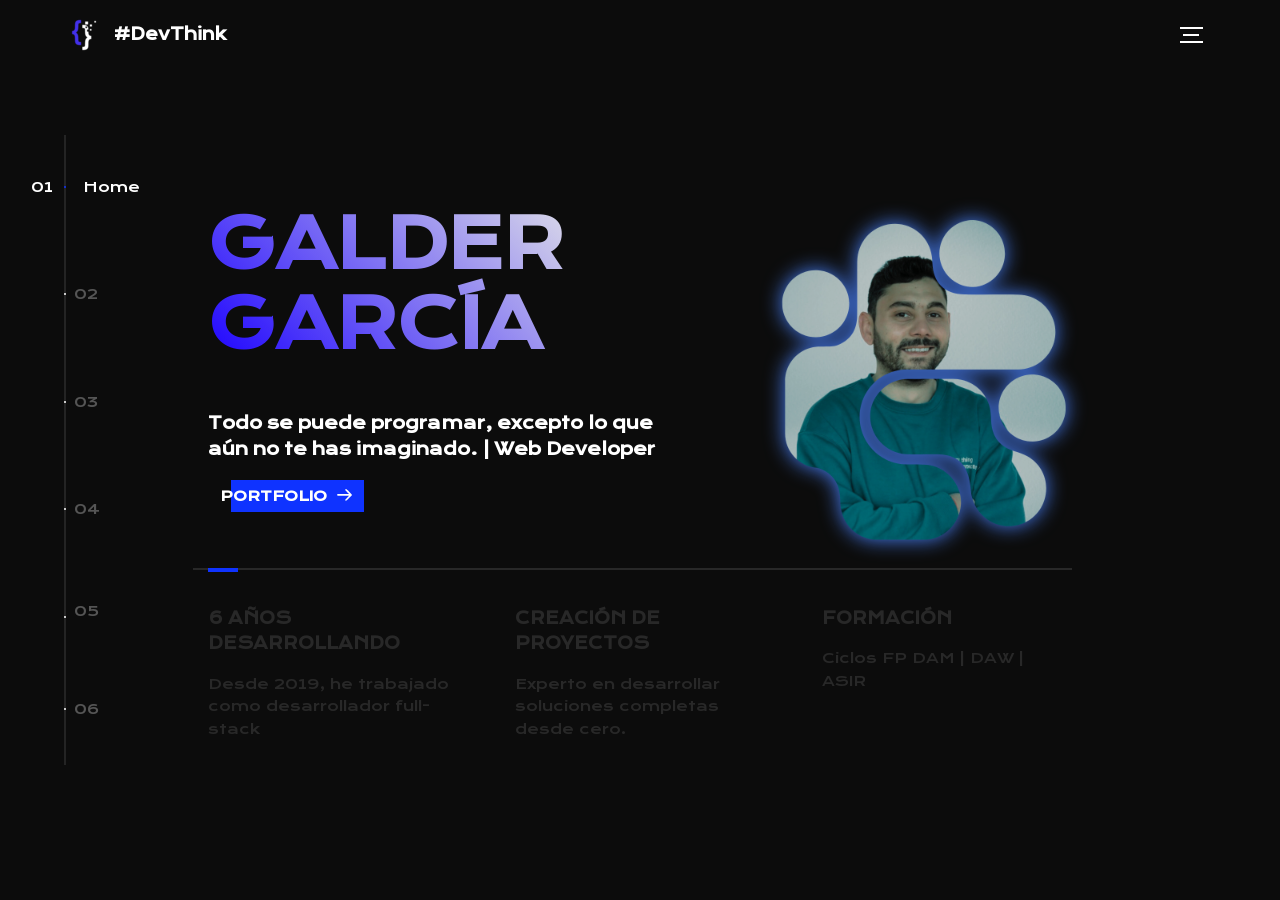
==== index.html @ 1ba8a453 "commit inicial" ====
<!DOCTYPE html>
<html lang="en">

<head>
  <title>Galder García | Desarrolador Full Stack</title>
  <meta charset="utf-8">
  <meta name="viewport" content="width=device-width, initial-scale=1">
  <meta http-equiv="X-UA-Compatible" content="IE=edge">
  <meta name="description" content="Desarrollador Full Stack especializado en creación de soluciones web y aplicaciones innovadoras desde cero. Experiencia en backend y frontend.">
  <meta name="keywords" content="desarrollador full stack, desarrollo web, desarrollo aplicaciones, backend, frontend, PHP, JavaScript, HTML, CSS, proyectos desde cero, programador full stack, Galder García">
  <meta name="author" content="Galder García">
  <meta name="robots" content="index, follow">
  <link rel="stylesheet" href="assets/css/main.css">
  <link rel="stylesheet" href="assets/css/new.css">
  <link
    href="https://fonts.googleapis.com/css2?display=swap&amp;family=KoHo:ital,wght@0,400;0,700;1,400;1,700&amp;family=Krona+One:ital,wght@0,400;1,400&amp;family=Inter:ital,wght@0,400;0,700;1,400;1,700"
    rel="stylesheet" type="text/css">
</head>

<body>

  <!-- notification for small viewports and landscape oriented smartphones -->
  <div class="device-notification">
    <a class="device-notification--logo" href="#0">
      <img src="assets/img/logo.png" alt="Global">
      <p>#DevThink</p>
    </a>
    <p class="device-notification--message">Todo se puede programar, excepto
      lo que aún no te has imaginado. | Web Developer
    </p>
  </div>

  <div class="perspective effect-rotate-left">
    <div class="container">
      <div class="outer-nav--return"></div>
      <div id="viewport" class="l-viewport">
        <div class="l-wrapper">
          <header class="header">
            <a class="header--logo" href="#0">
              <img src="assets/img/logo.png" alt="Global">
              <p>#DevThink</p>
            </a>
            <!--<button data-pointer="hover" class="header--cta cta">Conóceme</button>-->
            <div class="header--nav-toggle">
              <span data-pointer="hover"></span>
            </div>
          </header>
          <nav class="l-side-nav">
            <ul class="side-nav">
              <li class="is-active"><span data-pointer="hover">Home</span></li>
              <li><span data-pointer="hover">Yo</span></li>
              <li><span data-pointer="hover">Carrera</span></li>
              <li><span data-pointer="hover">Evolución</span></li>
              <li><span data-pointer="hover">Portfolio</span></li>
              <li><span data-pointer="hover">Contact</span></li>
            </ul>
          </nav>
          <ul class="l-main-content main-content">
            <li class="l-section section section--is-active">
              <div class="intro">
                <div class="intro--banner">
                  <h1>Galder <br>García</h1>
                  <h3>Todo se puede programar, excepto lo que<br> aún no te
                    has imaginado. | Web Developer

                  </h3>
                  <button data-pointer="hover" id="btn-portfolio" class="cta">Portfolio
                    <svg version="1.1" id="Layer_1" xmlns="http://www.w3.org/2000/svg"
                      xmlns:xlink="http://www.w3.org/1999/xlink" x="0px" y="0px" viewBox="0 0 150 118"
                      style="enable-background:new 0 0 150 118;" xml:space="preserve">
                      <g transform="translate(0.000000,118.000000) scale(0.100000,-0.100000)">
                        <path
                          d="M870,1167c-34-17-55-57-46-90c3-15,81-100,194-211l187-185l-565-1c-431,0-571-3-590-13c-55-28-64-94-18-137c21-20,33-20,597-20h575l-192-193C800,103,794,94,849,39c20-20,39-29,61-29c28,0,63,30,298,262c147,144,272,271,279,282c30,51,23,60-219,304C947,1180,926,1196,870,1167z" />
                      </g>
                    </svg>
                    <span data-pointer="hover" class="btn-background"></span>
                  </button>
                  <img src="assets/img/Galder García.png" class="imginicio" alt="Welcome">
                </div>
                <div class="intro--options">
                  <a href="#0">
                    <h3>6 años desarrollando</h3>
                    <p>Desde 2019, he trabajado como desarrollador full-stack</p>
                  </a>
                  <a href="#0">
                    <h3>Creación de proyectos</h3>
                    <p>Experto en desarrollar soluciones completas desde cero.</p>
                  </a>
                  <a href="#0">
                    <h3>Formación</h3>
                    <p>Ciclos FP DAM | DAW | ASIR</p>
                  </a>
                </div>
              </div>
            </li>

            <li id="conoceme" class="l-section section">
              <div class="about">
                <div class="about--banner">
                  <h2>¿Quién <br>soy?</h2>
                  <a id="btn-hire-us" href="#carrera">Carrera profesional
                    <span data-pointer="hover">
                      <svg version="1.1" id="Layer_1" xmlns="http://www.w3.org/2000/svg"
                        xmlns:xlink="http://www.w3.org/1999/xlink" x="0px" y="0px" viewBox="0 0 150 118"
                        style="enable-background:new 0 0 150 118;" xml:space="preserve">
                        <g transform="translate(0.000000,118.000000) scale(0.100000,-0.100000)">
                          <path
                            d="M870,1167c-34-17-55-57-46-90c3-15,81-100,194-211l187-185l-565-1c-431,0-571-3-590-13c-55-28-64-94-18-137c21-20,33-20,597-20h575l-192-193C800,103,794,94,849,39c20-20,39-29,61-29c28,0,63,30,298,262c147,144,272,271,279,282c30,51,23,60-219,304C947,1180,926,1196,870,1167z" />
                        </g>
                      </svg>
                    </span>
                  </a>

                  <div class="texto">
                    <p>Soy <b>Galder García</b>, un apasionado de la
                      programación y emprendedor con experiencia en
                      <b>desarrollo full stack</b>.
                      Desde mis inicios, me ha movido la curiosidad por
                      aprender y la ambición de llevar ideas
                      innovadoras a la realidad. Comencé mi formación con
                      Administración de Sistemas en Red, y tras
                      conocer el desarrollo web, supe que me equivoqué de rama
                      y me enamoré de la <b>programación</b>.
                      Tras completar mi formación como Técnico Superior en
                      Desarrollo Multiplataforma y Web, decidí
                      especializarme en el desarrollo de soluciones digitales
                      a medida.
                    </p>
                  </div>

                  <img src="assets/img/programador.png" class="imginicio" alt="About Us">
                </div>
              </div>
            </li>

            <li id="carrera" class="l-section section">
              <div class="carrera">
                <div class="carrera--banner">
                  <h2>Carrera</h2>
                  <div class="texto">
                    <p>Mi carrera profesional comenzó con prácticas en
                      empresas como Elkarmedia y Betiondo Soluciones,
                      donde perfeccioné habilidades en administración de
                      sistemas, desarrollo web y creación de apps
                      móviles.
                      Con el tiempo, mi inquietud por emprender me llevó a
                      cofundar <b>HG Developers</b>, una empresa
                      donde desarrollé proyectos a medida como CRM,
                      plataformas de gestión documentación, y aplicaciones
                      móviles. Esta etapa consolidó mi capacidad para liderar
                      proyectos desde cero, desde el análisis
                      hasta la implementación.
                    </p>
                    <p>Después de mi etapa emprendedora, di el salto al
                      sector corporativo trabajando en Fidenet
                      Comunicación, donde participé en proyectos de
                      desarrollo a medida, desde plataformas de cursos
                      en WordPress hasta soluciones avanzadas en Laravel.
                    </p>
                  </div>

                  <img src="assets/img/emprendizaje.png" class="imginicio" alt="About Us">
                </div>
              </div>
            </li>

            <li id="evolucion" class="l-section section">
              <div class="evolucion">
                <div class="evolucion--banner">
                  <h2>Evolución</h2>
                  <div class="texto">

                    <p>Actualmente, formo parte del equipo de Consultoría y
                      Formación Margube, donde lidero el
                      desarrollo de sistemas como la Plataforma de
                      Legislación y Coordinación de Actividades
                      Empresariales y el Campus Margube, una innovadora
                      herramienta de simuladores para formación
                      técnica.
                    </p>
                    <p>A lo largo de mi trayectoria, he trabajado con
                      tecnologías como Ángular, ionic, PHP / Laravel,
                      Symfony, Slim Framework, MySQL y MongoDB, además de
                      dominar el frontend con JS, CSS y
                      frameworks modernos. Lo que me define es mi capacidad
                      para encontrar soluciones creativas y
                      eficientes que generen un impacto real.
                    </p>
                  </div>

                  <img src="assets/img/desarrollo.png" class="imgizq" alt="About Us">
                </div>
              </div>
            </li>

            <!-- Work Section -->
            <li id="portfolio" class="l-section section">
              <div class="work">
                <h2>Portfolio</h2>
                <div class="work--lockup">
                  <ul class="slider">
                    <li class="slider--item slider--item-center">
                      <a href="#" class="open-modal" data-modal="modal-coordinacion">
                        <div class="slider--item-image">
                          <img src="assets/img/gallery/cae/portadacae.png" alt="MGB Coordinación">
                        </div>
                        <p class="slider--item-title">Mgb Coordinación</p>
                        <p>#DesarrolloWeb</p>
                        <p class="slider--item-description">Plataforma de Coordinación Actividades Empresariales.</p>
                      </a>
                    </li>
                    <li class="slider--item slider--item-left">
                      <a href="#" class="open-modal" data-modal="modal-txokoapp">
                        <div class="slider--item-image">
                          <img src="assets/img/gallery/txokoapp/portadatxokoapp.png" alt="TxokoApp">
                        </div>
                        <p class="slider--item-title">TxokoApp</p>
                        <p>#APP</p>
                        <p class="slider--item-description">Aplicación gestora de sociedades gastronómicas.</p>
                      </a>
                    </li>

                    <li class="slider--item slider--item-right">
                      <a href="#" class="open-modal" data-modal="modal-legislacion">
                        <div class="slider--item-image">
                          <img src="assets/img/gallery/legislacion/portadalegislacion.png" alt="MGB Legislación">
                        </div>
                        <p class="slider--item-title">Mgb Legislación</p>
                        <p>#DesarrolloWeb</p>
                        <p class="slider--item-description">Plataforma de cumplimiento legal.</p>
                      </a>
                    </li>
                    <li class="slider--item slider--item-left">
                      <a href="#" class="open-modal" data-modal="modal-fagor">
                        <div class="slider--item-image">
                          <img src="assets/img/gallery/fagor/portadafagor.png" alt="Fagor Arrasate App">
                        </div>
                        <p class="slider--item-title">Fagor Arrasate App</p>
                        <p>#App</p>
                        <p class="slider--item-description">Aplicación gestión de almacén.</p>
                      </a>
                    </li>
                    <li class="slider--item slider--item-left">
                      <a href="#" class="open-modal" data-modal="modal-gregario">
                        <div class="slider--item-image">
                          <img src="assets/img/gallery/gregario/portadagregario.png" alt="Gregario">
                        </div>
                        <p class="slider--item-title">Gregario</p>
                        <p>#DesarrolloWeb</p>
                        <p class="slider--item-description">Gestor para talleres y tiendas de bicicletas.</p>
                      </a>
                    </li>
                    <li class="slider--item slider--item-left">
                      <a href="#" class="open-modal" data-modal="modal-gureanerosi">
                        <div class="slider--item-image">
                          <img src="assets/img/gallery/gureanerosi/portadagureanerosi.png" alt="Gurean Erosi App">
                        </div>
                        <p class="slider--item-title">Gurean Erosi App</p>
                        <p>#App</p>
                        <p class="slider--item-description">Escapare virtual que recoge los negocios de Galdakao.</p>
                      </a>
                    </li>

                  </ul>

                  <div class="slider--prev">
                    <svg version="1.1" xmlns="http://www.w3.org/2000/svg" xmlns:xlink="http://www.w3.org/1999/xlink"
                      x="0px" y="0px" viewBox="0 0 150 118" style="enable-background:new 0 0 150 118;"
                      xml:space="preserve">
                      <g transform="translate(0.000000,118.000000) scale(0.100000,-0.100000)">
                        <path d="M561,1169C525,1155,10,640,3,612c-3-13,1-36,8-52c8-15,134-145,281-289C527,41,562,10,590,10c22,0,41,9,61,29
                            c55,55,49,64-163,278L296,510h575c564,0,576,0,597,20c46,43,37,109-18,137c-19,10-159,13-590,13l-565,1l182,180
                            c101,99,187,188,193,199c16,30,12,57-12,84C631,1174,595,1183,561,1169z" />
                      </g>
                    </svg>
                  </div>
                  <div class="slider--next">
                    <svg version="1.1" xmlns="http://www.w3.org/2000/svg" xmlns:xlink="http://www.w3.org/1999/xlink"
                      x="0px" y="0px" viewBox="0 0 150 118" style="enable-background:new 0 0 150 118;"
                      xml:space="preserve">
                      <g transform="translate(0.000000,118.000000) scale(0.100000,-0.100000)">
                        <path
                          d="M870,1167c-34-17-55-57-46-90c3-15,81-100,194-211l187-185l-565-1c-431,0-571-3-590-13c-55-28-64-94-18-137c21-20,33-20,597-20h575l-192-193C800,103,794,94,849,39c20-20,39-29,61-29c28,0,63,30,298,262c147,144,272,271,279,282c30,51,23,60-219,304C947,1180,926,1196,870,1167z" />
                      </g>
                    </svg>
                  </div>
                </div>
              </div>
            </li>

            <li class="l-section section">
              <div class="contact">
                <div class="contact--lockup">
                  <div class="modal">
                    <div class="modal--information">
                      <p>Ermua, Bizkaia</p>
                      <a href="mailto:galdergarcia7@outlook.com">galdergarcia7@outlook.com</a>
                      <a href="tel:+34626684313">+34 626684313</a>
                    </div>
                    <ul class="modal--options">
                      <li><a href="www.linkedin.com/in/galder-garcía-desarrollador-fullstack-a2a793170">Linkedin</a>
                      </li>
                      <li><a href="mailto:galdergarcia7@outlook.com">Contacta</a></li>
                    </ul>
                  </div>
                </div>
              </div>
            </li>
          </ul>
        </div>
      </div>
    </div>
    <ul class="outer-nav">
      <li class="is-active"><span data-pointer="hover">Home</span></li>
      <li><span data-pointer="hover">Yo</span></li>
      <li><span data-pointer="hover">Carrera</span></li>
      <li><span data-pointer="hover">Evolución</span></li>
      <li><span data-pointer="hover">Portfolio</span></li>
      <li><span data-pointer="hover">Contact</span></li>
    </ul>
  </div>

  <!-- Modal TxokoApp -->
  <div id="modal-txokoapp" class="modal modalportfolio">
    <div class="modal-background">
      <div class="modal-content">
        <span data-pointer="hover" class="close-modal">&times;</span>
        <div class="modal-columns">
          <div class="modal-left">
            <div class="modal-overlay">
              <h2>TxokoApp</h2>
              <p>Aplicación gestora de sociedades gastronómicas.</p>
            </div>
          </div>
          <div class="modal-right">
            <iframe src="galeria.html?project=txokoapp" width="100%" height="100%" style="border:none;"></iframe>
          </div>
        </div>
      </div>
    </div>
  </div>

  <!-- Modal Coordinación -->
  <div id="modal-coordinacion" class="modal modalportfolio">
    <div class="modal-background">
      <div class="modal-content">
        <span data-pointer="hover" class="close-modal">&times;</span>
        <div class="modal-columns">
          <div class="modal-left">
            <div class="modal-overlay">
              <h2>Mgb Coordinación</h2>
              <p>Plataforma de Coordinación Actividades Empresariales.</p>
            </div>
          </div>
          <div class="modal-right">
            <iframe src="galeria.html?project=coordinacion" width="100%" height="100%" style="border:none;"></iframe>
          </div>
        </div>
      </div>
    </div>
  </div>

  <!-- Modal Legislación -->
  <div id="modal-legislacion" class="modal modalportfolio">
    <div class="modal-background">
      <div class="modal-content">
        <span data-pointer="hover" class="close-modal">&times;</span>
        <div class="modal-columns">
          <div class="modal-left">
            <div class="modal-overlay">
              <h2>Mgb Legislación</h2>
              <p>Plataforma de cumplimiento legal.</p>
            </div>
          </div>
          <div class="modal-right">
            <iframe src="galeria.html?project=legislacion" width="100%" height="100%" style="border:none;"></iframe>
          </div>
        </div>
      </div>
    </div>
  </div>

  <!-- Modal Fagor Arrasate App -->
  <div id="modal-fagor" class="modal modalportfolio">
    <div class="modal-background">
      <div class="modal-content">
        <span data-pointer="hover" class="close-modal">&times;</span>
        <div class="modal-columns">
          <div class="modal-left">
            <div class="modal-overlay">
              <h2>Fagor Arrasate App</h2>
              <p>Aplicación gestión de almacén.</p>
            </div>
          </div>
          <div class="modal-right">
            <iframe src="galeria.html?project=fagor" width="100%" height="100%" style="border:none;"></iframe>
          </div>
        </div>
      </div>
    </div>
  </div>
  <div id="modal-gureanerosi" class="modal modalportfolio">
    <div class="modal-background">
      <div class="modal-content">
        <span data-pointer="hover" class="close-modal">&times;</span>
        <div class="modal-columns">
          <div class="modal-left">
            <div class="modal-overlay">
              <h2>Gurean Erosi</h2>
              <p>Escapare virtual que recoge los negocios de Galdakao.</p>
            </div>
          </div>
          <div class="modal-right">
            <iframe src="galeria.html?project=gureanerosi" width="100%" height="100%" style="border:none;"></iframe>
          </div>
        </div>
      </div>
    </div>
  </div>
  <div id="modal-gregario" class="modal modalportfolio">
    <div class="modal-background">
      <div class="modal-content">
        <span data-pointer="hover" class="close-modal">&times;</span>
        <div class="modal-columns">
          <div class="modal-left">
            <div class="modal-overlay">
              <h2>Gregario</h2>
              <p>Gestor para talleres y tiendas de bicicletas.</p>
            </div>
          </div>
          <div class="modal-right">
            <iframe src="galeria.html?project=gregario" width="100%" height="100%" style="border:none;"></iframe>
          </div>
        </div>
      </div>
    </div>
  </div>
  <div class="cursorhome">
    <div class="cursor__circle cursor__circle--small"></div>
    <div class="cursor__circle cursor__circle--large"></div>
  </div>

  <script src="https://ajax.googleapis.com/ajax/libs/jquery/2.2.4/jquery.min.js"></script>
  <script>window.jQuery || document.write('<script src="assets/js/vendor/jquery-2.2.4.min.js"><\/script>')</script>
  <script src="assets/js/functions-min.js"></script>
  <script src="assets/js/funciones.js"></script>
</body>

</html>
---- assets/css/main.css ----
@font-face{font-family:'Montserrat';src:url("fonts/Montserrat-Black.eot");src:local("☺"),url("fonts/Montserrat-Black.woff") format("woff"),url("fonts/Montserrat-Black.ttf") format("truetype"),url("fonts/Montserrat-Black.svg") format("svg");font-weight:900;font-style:normal}@font-face{font-family:'Montserrat';src:url("fonts/Montserrat-Bold.eot");src:local("☺"),url("fonts/Montserrat-Bold.woff") format("woff"),url("fonts/Montserrat-Bold.ttf") format("truetype"),url("fonts/Montserrat-Bold.svg") format("svg");font-weight:700;font-style:normal}@font-face{font-family:'Montserrat';src:url("fonts/Montserrat-Regular.eot");src:local("☺"),url("fonts/Montserrat-Regular.woff") format("woff"),url("fonts/Montserrat-Regular.ttf") format("truetype"),url("fonts/Montserrat-Regular.svg") format("svg");font-weight:400;font-style:normal}@font-face{font-family:'Montserrat';src:url("fonts/Montserrat-Light.eot");src:local("☺"),url("fonts/Montserrat-Light.woff") format("woff"),url("fonts/Montserrat-Light.ttf") format("truetype"),url("fonts/Montserrat-Light.svg") format("svg");font-weight:300;font-style:normal}/*! normalize.css v3.0.2 | MIT License | git.io/normalize */html{font-family:sans-serif;-ms-text-size-adjust:100%;-webkit-text-size-adjust:100%}body{margin:0}article,aside,details,figcaption,figure,footer,header,hgroup,main,menu,nav,section,summary{display:block}audio,canvas,progress,video{display:inline-block;vertical-align:baseline}audio:not([controls]){display:none;height:0}[hidden],template{display:none}a{background-color:transparent}a:active,a:hover{outline:0}abbr[title]{border-bottom:1px dotted}b,strong{font-weight:bold}dfn{font-style:italic}h1{font-size:2em;margin:0.67em 0}mark{background:#ff0;color:#000}small{font-size:80%}sub,sup{font-size:75%;line-height:0;position:relative;vertical-align:baseline}sup{top:-0.5em}sub{bottom:-0.25em}img{border:0}svg:not(:root){overflow:hidden}figure{margin:1em 40px}hr{box-sizing:content-box;height:0}pre{overflow:auto}code,kbd,pre,samp{font-family:monospace, monospace;font-size:1em}button,input,optgroup,select,textarea{color:inherit;font:inherit;margin:0}button{overflow:visible}button,select{text-transform:none}button,html input[type="button"],input[type="reset"],input[type="submit"]{-webkit-appearance:button;cursor:pointer}button[disabled],html input[disabled]{cursor:default}button::-moz-focus-inner,input::-moz-focus-inner{border:0;padding:0}input{line-height:normal}input[type="checkbox"],input[type="radio"]{box-sizing:border-box;padding:0}input[type="number"]::-webkit-inner-spin-button,input[type="number"]::-webkit-outer-spin-button{height:auto}input[type="search"]{-webkit-appearance:textfield;box-sizing:content-box}input[type="search"]::-webkit-search-cancel-button,input[type="search"]::-webkit-search-decoration{-webkit-appearance:none}fieldset{border:1px solid #c0c0c0;margin:0 2px;padding:0.35em 0.625em 0.75em}legend{border:0;padding:0}textarea{overflow:auto}optgroup{font-weight:bold}table{border-collapse:collapse;border-spacing:0}td,th{padding:0}::-moz-selection{background:#FFF498}::selection{background:#FFF498}::-moz-selection{background:#FFF498}img::-moz-selection{background:transparent}img::selection{background:transparent}img::-moz-selection{background:transparent}body{-webkit-tap-highlight-color:#FFF498}body{background-color:#0c0c0c;font-size:14px;line-height:1.6;font-family:"Montserrat",sans-serif;color:#fff;-webkit-font-smoothing:antialiased;-webkit-text-size-adjust:100%}.l-viewport{position:relative;width:100%;height:100vh;box-shadow:0 0 45px 5px rgba(0,0,0,0.85);overflow:hidden}.l-wrapper{position:relative;width:1440px;max-width:90%;height:100%;margin:0 auto}.l-side-nav{position:absolute;left:0;display:-webkit-box;display:-webkit-flex;display:-ms-flexbox;display:flex;height:100%;-webkit-box-align:center;-webkit-align-items:center;-ms-flex-align:center;align-items:center}.l-side-nav::before{content:"";position:absolute;top:50%;left:0;-webkit-transform:translateY(-50%);transform:translateY(-50%);width:2px;height:70%;max-height:750px;background-color:#555;opacity:.35;z-index:10}@media (max-width: 1180px){.l-side-nav{display:none}}.l-main-content{position:relative;width:100%;height:100%;margin:0;padding:0;list-style:none}.l-section{position:absolute;width:100%;height:100%}.device-notification{display:none;position:fixed;top:0;left:0;width:100%;height:100%;-webkit-box-orient:vertical;-webkit-box-direction:normal;-webkit-flex-direction:column;-ms-flex-direction:column;flex-direction:column;-webkit-box-align:center;-webkit-align-items:center;-ms-flex-align:center;-ms-grid-row-align:center;align-items:center;-webkit-box-pack:center;-webkit-justify-content:center;-ms-flex-pack:center;justify-content:center;background-color:#0c0c0c;z-index:12}.device-notification--logo{display:-webkit-box;display:-webkit-flex;display:-ms-flexbox;display:flex;-webkit-box-align:center;-webkit-align-items:center;-ms-flex-align:center;align-items:center;text-decoration:none;color:#fff}.device-notification--logo p{margin:0 0 0 10px;font-size:16px;font-weight:700;text-transform:uppercase}.device-notification--message{width:70%;margin:30px 0 0 0;font-weight:700;text-align:center}@media (max-width: 767px) and (min-width: 601px) and (max-height: 680px){.device-notification{display:-webkit-box;display:-webkit-flex;display:-ms-flexbox;display:flex}}@media (max-width: 600px) and (min-width: 480px) and (max-height: 580px){.device-notification{display:-webkit-box;display:-webkit-flex;display:-ms-flexbox;display:flex}}@media (max-width: 736px) and (min-width: 360px) and (orientation: landscape){.device-notification{display:-webkit-box;display:-webkit-flex;display:-ms-flexbox;display:flex}}@media(max-width: 359px){.device-notification{display:-webkit-box;display:-webkit-flex;display:-ms-flexbox;display:flex}}.section{opacity:0;visibility:hidden;-webkit-transition:opacity .4s ease-in-out,visibility 0s .4s;transition:opacity .4s ease-in-out,visibility 0s .4s}.section--is-active{opacity:1;visibility:visible;z-index:1;-webkit-transition:opacity .4s ease-in-out .4s;transition:opacity .4s ease-in-out .4s}.section--next{-webkit-transform:translateY(-45px);transform:translateY(-45px);-webkit-transition:-webkit-transform .4s ease-in-out;transition:-webkit-transform .4s ease-in-out;transition:transform .4s ease-in-out;transition:transform .4s ease-in-out, -webkit-transform .4s ease-in-out}.section--prev{-webkit-transform:translateY(45px);transform:translateY(45px);-webkit-transition:-webkit-transform .4s ease-in-out;transition:-webkit-transform .4s ease-in-out;transition:transform .4s ease-in-out;transition:transform .4s ease-in-out, -webkit-transform .4s ease-in-out}.header{position:absolute;top:0;left:0;display:-webkit-box;display:-webkit-flex;display:-ms-flexbox;display:flex;width:100%;height:70px;-webkit-box-align:center;-webkit-align-items:center;-ms-flex-align:center;align-items:center;-webkit-box-pack:justify;-webkit-justify-content:space-between;-ms-flex-pack:justify;justify-content:space-between;z-index:10}.header--logo{display:-webkit-box;display:-webkit-flex;display:-ms-flexbox;display:flex;-webkit-box-align:center;-webkit-align-items:center;-ms-flex-align:center;align-items:center;text-decoration:none;color:#fff}.header--logo p{margin:0 0 0 10px;font-size:16px;font-weight:700;text-transform:uppercase}.header--nav-toggle{display:-webkit-box;display:-webkit-flex;display:-ms-flexbox;display:flex;width:50px;height:50px;-webkit-box-orient:vertical;-webkit-box-direction:normal;-webkit-flex-direction:column;-ms-flex-direction:column;flex-direction:column;-webkit-box-align:center;-webkit-align-items:center;-ms-flex-align:center;align-items:center;-webkit-box-pack:center;-webkit-justify-content:center;-ms-flex-pack:center;justify-content:center;cursor:pointer}.header--nav-toggle span,.header--nav-toggle::before,.header--nav-toggle::after{content:"";position:relative;width:16px;height:2px;background-color:#fff}.header--nav-toggle::before{bottom:5px;width:23px}.header--nav-toggle::after{top:5px;width:23px}.header--cta{position:absolute;top:50%;left:50%;-webkit-transform:translate(-50%, -50%);transform:translate(-50%, -50%);padding:0 20px;line-height:30px;text-decoration:none;color:#fff;font-weight:700;text-transform:uppercase;background-color:#0f33ff;border:none;opacity:0;visibility:hidden;-webkit-transition:opacity .4s ease-in-out,visibility 0s .4s;transition:opacity .4s ease-in-out,visibility 0s .4s}.header--cta:focus{outline:none}.header--cta.is-active{opacity:1;visibility:visible;-webkit-transition:opacity .4s ease-in-out .4s;transition:opacity .4s ease-in-out .4s}@media (max-width: 767px){.header--cta{display:none}}.side-nav{position:relative;display:-webkit-box;display:-webkit-flex;display:-ms-flexbox;display:flex;width:100px;height:70%;max-height:750px;-webkit-box-orient:vertical;-webkit-box-direction:normal;-webkit-flex-direction:column;-ms-flex-direction:column;flex-direction:column;-webkit-justify-content:space-around;-ms-flex-pack:distribute;justify-content:space-around;margin:0;padding:0;list-style-position:inside;z-index:10}.side-nav>li{position:relative;top:-5px;color:#fff;font-size:6px;cursor:pointer}.side-nav>li span{position:relative;top:3px;left:10px;color:#fff;font-size:14px;font-weight:300;opacity:0;visibility:hidden}.side-nav>li::before{position:absolute;top:3px;left:10px;color:#555;font-size:14px;font-weight:300}.side-nav li:nth-child(1)::before{content:"01"}.side-nav li:nth-child(2)::before{content:"02"}.side-nav li:nth-child(3)::before{content:"03"}.side-nav li:nth-child(4)::before{content:"04"}.side-nav li:nth-child(5)::before{content:"05"}.side-nav li.is-active{color:#0f33ff;-webkit-transition:color .4s ease-in-out;transition:color .4s ease-in-out}.side-nav li.is-active span{opacity:1;visibility:visible;-webkit-transition:opacity .4s ease-in-out;transition:opacity .4s ease-in-out}.side-nav li.is-active::before{left:-33px;color:#fff}.intro{position:relative;display:-webkit-box;display:-webkit-flex;display:-ms-flexbox;display:flex;width:900px;max-width:75%;height:100%;-webkit-box-orient:vertical;-webkit-box-direction:normal;-webkit-flex-direction:column;-ms-flex-direction:column;flex-direction:column;-webkit-box-pack:center;-webkit-justify-content:center;-ms-flex-pack:center;justify-content:center;margin:0 auto}@media (max-width: 1180px){.intro{max-width:100%}}.intro--banner{position:relative;height:475px}.intro--banner::before{content:"";position:absolute;bottom:20px;left:-15px;right:0;height:2px;background-color:#282828}.intro--banner::after{content:"";position:absolute;bottom:18px;left:0;width:30px;height:4px;background-color:#0f33ff}.intro--banner h1{position:relative;font-size:68px;font-weight:900;line-height:1;z-index:1}.intro--banner button{position:relative;padding:5px 17px 5px 12px;font-weight:700;text-transform:uppercase;background-color:transparent;border:none}.intro--banner button .btn-background{position:absolute;top:0;left:23px;right:0;height:100%;background-color:#0f33ff;z-index:-1;-webkit-transition:left .2s ease-in-out;transition:left .2s ease-in-out}.intro--banner button:hover .btn-background{left:0}.intro--banner button:focus{outline:none}.intro--banner button svg{position:relative;left:5px;width:15px;fill:#fff}.intro--banner img{position:absolute;bottom:21px;right:-12px}.intro--options{display:-webkit-box;display:-webkit-flex;display:-ms-flexbox;display:flex;-webkit-box-pack:justify;-webkit-justify-content:space-between;-ms-flex-pack:justify;justify-content:space-between;margin:0;padding:0;list-style:none}.intro--options>a{max-width:250px;text-decoration:none;color:#282828;-webkit-transition:color .2s ease-in-out;transition:color .2s ease-in-out}.intro--options>a:hover{color:#fff}.intro--options h3{font-size:16px;text-transform:uppercase}.intro--options p{margin-bottom:0}@media (max-width: 900px){.intro--banner{height:380px}.intro--banner h1{font-size:55px}.intro--banner img{width:430px}.intro--options>a{margin-right:30px}.intro--options>a:last-child{margin-right:0}}@media (max-width: 767px){.intro--banner{height:305px}.intro--banner h1{font-size:44px}.intro--banner img{width:330px}.intro--options{display:block}.intro--options>a{display:block;max-width:100%;margin:0 0 30px 0}.intro--options>a:last-child{margin-bottom:0}}@media (max-width: 600px){.intro--banner{height:360px}.intro--banner h1{font-size:55px}.intro--banner img{display:none}}@media (max-width: 600px) and (max-height: 750px){.intro--banner{height:auto}.intro--banner::before,.intro--banner::after{display:none}.intro--banner h1{margin-top:0}.intro--options{display:none}}.work{position:relative;display:-webkit-box;display:-webkit-flex;display:-ms-flexbox;display:flex;width:960px;max-width:80%;height:100%;-webkit-box-orient:vertical;-webkit-box-direction:normal;-webkit-flex-direction:column;-ms-flex-direction:column;flex-direction:column;-webkit-box-pack:center;-webkit-justify-content:center;-ms-flex-pack:center;justify-content:center;margin:0 auto}@media (max-width: 1180px){.work{max-width:100%}}.work h2{margin:0 0 20px 0;font-size:30px;text-align:center}.work--lockup{position:relative}.work--lockup .slider{position:relative;display:-webkit-box;display:-webkit-flex;display:-ms-flexbox;display:flex;width:80%;margin:0 auto;padding:0;list-style:none}.work--lockup .slider--item{position:absolute;display:none;text-align:center}.work--lockup .slider--item a{text-decoration:none;color:#858585}.work--lockup .slider--item-title{margin-top:10px;font-size:12px;font-weight:700;text-transform:uppercase}.work--lockup .slider--item-description{display:none;max-width:250px;margin:0 auto}.work--lockup .slider--item-image{width:150px;height:150px;margin:0 auto;border-radius:50%;overflow:hidden}.work--lockup .slider--item-image img{width:100%}.work--lockup .slider--item-left{top:50%;left:0;-webkit-transform:translateY(-50%);transform:translateY(-50%);display:block}.work--lockup .slider--item-right{top:50%;right:0;-webkit-transform:translateY(-50%);transform:translateY(-50%);display:block}.work--lockup .slider--item-center{position:relative;top:30px;left:50%;-webkit-transform:translateX(-50%);transform:translateX(-50%);display:block}.work--lockup .slider--item-center a{color:#fff}.work--lockup .slider--item-center .slider--item-title{margin-top:25px;font-size:16px}.work--lockup .slider--item-center .slider--item-description{display:block}.work--lockup .slider--item-center .slider--item-image{width:300px;height:300px}.work--lockup .slider--next,.work--lockup .slider--prev{position:absolute;top:160px;display:-webkit-box;display:-webkit-flex;display:-ms-flexbox;display:flex;width:50px;height:50px;-webkit-box-align:center;-webkit-align-items:center;-ms-flex-align:center;align-items:center;-webkit-box-pack:center;-webkit-justify-content:center;-ms-flex-pack:center;justify-content:center;background-color:#282828;border-radius:50%;cursor:pointer}.work--lockup .slider--next svg,.work--lockup .slider--prev svg{width:20px;fill:#fff}.work--lockup .slider--next{right:0}.work--lockup .slider--prev{left:0}@media (max-width: 900px){.work--lockup .slider--item-image{width:120px;height:120px}.work--lockup .slider--item-center .slider--item-image{width:240px;height:240px}.work--lockup .slider--next,.work--lockup .slider--prev{top:130px}}@media (max-width: 767px){.work--lockup .slider{width:75%}.work--lockup .slider--item-image{width:90px;height:90px}.work--lockup .slider--item-center .slider--item-image{width:190px;height:190px}.work--lockup .slider--next,.work--lockup .slider--prev{top:105px}}@media (max-width: 600px){.work--lockup .slider{width:auto}.work--lockup .slider--item-left,.work--lockup .slider--item-right{display:none}}.about{position:relative;display:-webkit-box;display:-webkit-flex;display:-ms-flexbox;display:flex;width:900px;max-width:75%;height:100%;-webkit-box-orient:vertical;-webkit-box-direction:normal;-webkit-flex-direction:column;-ms-flex-direction:column;flex-direction:column;-webkit-box-pack:center;-webkit-justify-content:center;-ms-flex-pack:center;justify-content:center;margin:0 auto}@media (max-width: 1180px){.about{max-width:100%}}.about--banner{position:relative;height:475px}.about--banner::before{content:"";position:absolute;top:20px;left:200px;-webkit-transform:rotate(-25deg);transform:rotate(-25deg);border:5px solid #0f33ff;border-right-color:transparent;border-bottom-color:transparent}.about--banner::after{content:"";position:absolute;top:75px;left:400px;-webkit-transform:rotate(45deg);transform:rotate(45deg);width:10px;height:10px;background-color:#0f33ff}.about--banner h2{position:relative;margin-top:35px;font-size:68px;font-weight:900;line-height:1;z-index:1}.about--banner h2::before{content:"";position:absolute;top:60px;left:268px;width:30px;height:30px;background-color:#0f33ff;border-radius:50%}.about--banner h2::after{content:"";position:absolute;top:255px;left:255px;width:10px;height:10px;background-color:#0f33ff}.about--banner a{padding:5px 17px 5px 0;text-decoration:none;color:#fff;font-weight:700;text-transform:uppercase;background-color:transparent}.about--banner a:hover svg{left:10px}.about--banner a svg{position:relative;left:5px;width:15px;fill:#fff;-webkit-transition:left .2s ease-in-out;transition:left .2s ease-in-out}.about--banner img{position:absolute;bottom:-90px;right:-12px}.about--options{display:-webkit-box;display:-webkit-flex;display:-ms-flexbox;display:flex;max-width:600px;-webkit-box-pack:justify;-webkit-justify-content:space-between;-ms-flex-pack:justify;justify-content:space-between;margin:0;padding:0;list-style:none}.about--options>a{position:relative;width:150px;height:75px;text-decoration:none;color:#fff;border:10px solid #0f33ff;background-position:center;background-size:cover;background-repeat:no-repeat}.about--options>a:nth-child(1){background-image:url("../img/about-winners.jpg")}.about--options>a:nth-child(2){background-image:url("../img/about-philosophy.jpg")}.about--options>a:nth-child(3){background-image:url("../img/about-history.jpg")}.about--options>a:hover h3{bottom:-50px}.about--options h3{position:absolute;bottom:-38px;left:10px;font-size:16px;text-transform:uppercase;-webkit-transition:bottom .2s ease-in-out,left .2s ease-in-out;transition:bottom .2s ease-in-out,left .2s ease-in-out}@media (max-width: 767px){.about--banner{height:305px}.about--banner::before{top:0;left:125px}.about--banner::after{top:35px;left:260px}.about--banner h2{margin-top:10px;font-size:44px}.about--banner h2::before{top:28px;left:168px}.about--banner h2::after{top:163px;left:163px}.about--banner img{width:315px}}@media (max-width: 600px){.about--banner{height:auto}.about--banner::before{left:155px}.about--banner::after{left:310px}.about--banner h2{margin-top:0;font-size:55px}.about--banner h2::before{top:43px;left:214px}.about--banner h2::after{top:205px;left:205px}.about--banner img{display:none}.about--options{display:none}}.contact{position:fixed;top:0;left:0;width:100%;height:100%;background-image:url("../img/contact-visual.png");background-position:center;background-size:cover;background-repeat:no-repeat}.contact--lockup{position:relative;display:-webkit-box;display:-webkit-flex;display:-ms-flexbox;display:flex;width:900px;max-width:75%;height:100%;-webkit-box-align:center;-webkit-align-items:center;-ms-flex-align:center;align-items:center;-webkit-box-pack:end;-webkit-justify-content:flex-end;-ms-flex-pack:end;justify-content:flex-end;margin:0 auto}@media (max-width: 1180px){.contact--lockup{max-width:90%}}@media (max-width: 767px){.contact--lockup{-webkit-box-pack:center;-webkit-justify-content:center;-ms-flex-pack:center;justify-content:center}}.contact--lockup .modal{padding:45px 45px;text-align:center;background-color:#0c0c0c;box-shadow:0 0 30px 0 rgba(0,0,0,0.75)}.contact--lockup .modal--information p,.contact--lockup .modal--information a{display:block;margin:14px 0;text-decoration:none;color:#fff;font-weight:700}.contact--lockup .modal--information p{margin-top:0}.contact--lockup .modal--options{margin:0;padding:0;list-style:none}.contact--lockup .modal--options>li{width:130px;margin:0 auto 25px auto}.contact--lockup .modal--options li:nth-child(1){background-color:#1769ff}.contact--lockup .modal--options li:nth-child(2){background-color:#ea4c89}.contact--lockup .modal--options li:nth-child(3){margin-bottom:0;background-color:#0f33ff;text-transform:uppercase}.contact--lockup .modal--options a{display:block;width:100%;padding:8px 0;text-decoration:none;color:#fff;font-weight:700}.hire{position:relative;display:-webkit-box;display:-webkit-flex;display:-ms-flexbox;display:flex;width:700px;max-width:75%;height:100%;-webkit-box-orient:vertical;-webkit-box-direction:normal;-webkit-flex-direction:column;-ms-flex-direction:column;flex-direction:column;-webkit-box-pack:center;-webkit-justify-content:center;-ms-flex-pack:center;justify-content:center;margin:0 auto}@media (max-width: 1180px){.hire{max-width:100%}}.hire h2{margin:0 0 20px 0;font-size:30px;text-align:center}.work-request{display:-webkit-box;display:-webkit-flex;display:-ms-flexbox;display:flex;width:100%;-webkit-box-orient:vertical;-webkit-box-direction:normal;-webkit-flex-direction:column;-ms-flex-direction:column;flex-direction:column;-webkit-box-align:center;-webkit-align-items:center;-ms-flex-align:center;align-items:center;color:#fff}.work-request input[type="submit"]{width:400px;max-width:100%;line-height:50px;font-size:16px;font-weight:700;text-transform:uppercase;background-color:#0f33ff;border:none;border-radius:0}.work-request input[type="submit"]:focus{outline:none}.work-request--options{display:-webkit-box;display:-webkit-flex;display:-ms-flexbox;display:flex;width:100%;-webkit-box-orient:vertical;-webkit-box-direction:normal;-webkit-flex-direction:column;-ms-flex-direction:column;flex-direction:column;-webkit-box-align:center;-webkit-align-items:center;-ms-flex-align:center;align-items:center;margin:30px 0}.work-request--options .options-a{display:-webkit-box;display:-webkit-flex;display:-ms-flexbox;display:flex;width:100%;-webkit-box-pack:justify;-webkit-justify-content:space-between;-ms-flex-pack:justify;justify-content:space-between}.work-request--options .options-b{display:-webkit-box;display:-webkit-flex;display:-ms-flexbox;display:flex;width:72%;-webkit-flex-wrap:wrap;-ms-flex-wrap:wrap;flex-wrap:wrap;-webkit-justify-content:space-around;-ms-flex-pack:distribute;justify-content:space-around}.work-request--options label{display:block;width:200px;margin-bottom:30px;line-height:50px;font-size:16px;font-weight:700;text-align:center;border:2px solid #fff;cursor:pointer;-webkit-transition:background-color .2s ease-in-out,border-color .2s ease-in-out;transition:background-color .2s ease-in-out,border-color .2s ease-in-out}.work-request--options label svg{position:relative;left:-5px;width:0;fill:#fff;-webkit-transition:width .2s ease-in-out;transition:width .2s ease-in-out}.work-request--options input[type="checkbox"]{display:none}.work-request--options input[type="checkbox"]:checked+label{background-color:#0f33ff;border-color:#0f33ff}.work-request--options input[type="checkbox"]:checked+label svg{width:15px}.work-request--information{display:-webkit-box;display:-webkit-flex;display:-ms-flexbox;display:flex;width:100%;-webkit-box-pack:justify;-webkit-justify-content:space-between;-ms-flex-pack:justify;justify-content:space-between;margin-bottom:60px}.work-request--information .information-name,.work-request--information .information-email{position:relative;width:45%;height:50px;font-size:30px;font-weight:300}.work-request--information input[type="text"],.work-request--information input[type="email"]{width:100%;padding:0 0 5px 0;background-color:transparent;border:none;border-bottom:1px solid #fff;border-radius:0}.work-request--information input[type="text"]:focus,.work-request--information input[type="email"]:focus{outline:none;background-color:#0c0c0c}.work-request--information label{position:absolute;top:0;left:0;pointer-events:none;-webkit-transition:top .2s ease-in-out,font-size .2s ease-in-out;transition:top .2s ease-in-out,font-size .2s ease-in-out}.work-request--information input:focus+label,.work-request--information input.has-value+label{top:-15px;font-size:14px}@media (max-width: 767px){.work-request--options{-webkit-box-orient:horizontal;-webkit-box-direction:normal;-webkit-flex-direction:row;-ms-flex-direction:row;flex-direction:row;-webkit-justify-content:space-around;-ms-flex-pack:distribute;justify-content:space-around}.work-request--options .options-a,.work-request--options .options-b{display:block;width:auto}}@media (max-width: 600px){.work-request--options{margin:20px 0}}@media (max-width: 600px) and (max-width: 415px){.work-request--options{-webkit-box-pack:justify;-webkit-justify-content:space-between;-ms-flex-pack:justify;justify-content:space-between}}@media (max-width: 600px){.work-request--options label{width:150px;margin-bottom:15px;font-size:14px}.work-request--options input[type="checkbox"]:checked+label svg{width:12px}.work-request--information{margin-bottom:30px}.work-request--information .information-name,.work-request--information .information-email{height:40px;font-size:24px}}.perspective{position:relative;width:100%;height:100%;overflow:hidden}.perspective--modalview{position:fixed;-webkit-perspective:1500px;perspective:1500px}.container{position:relative;-webkit-transform:translateZ(0) translateX(0) rotateY(0deg);transform:translateZ(0) translateX(0) rotateY(0deg);min-height:100%;outline:30px solid #0f33ff;-webkit-transition:-webkit-transform .4s;transition:-webkit-transform .4s;transition:transform .4s;transition:transform .4s, -webkit-transform .4s}.modalview .container{position:absolute;width:100%;height:100%;overflow:hidden;-webkit-backface-visibility:hidden;backface-visibility:hidden}.effect-rotate-left .container{-webkit-transform-origin:0% 50%;transform-origin:0% 50%;-webkit-transition:-webkit-transform .4s;transition:-webkit-transform .4s;transition:transform .4s;transition:transform .4s, -webkit-transform .4s}.effect-rotate-left--animate .container{-webkit-transform:translateZ(-1800px) translateX(-50%) rotateY(45deg);transform:translateZ(-1800px) translateX(-50%) rotateY(45deg);outline:30px solid #0f33ff}.outer-nav{position:absolute;top:50%;left:55%;-webkit-transform:translateY(-50%);transform:translateY(-50%);-webkit-transform-style:preserve-3d;transform-style:preserve-3d;margin:0;padding:0;list-style:none;text-align:center;visibility:hidden;-webkit-transition:visibility 0s .2s;transition:visibility 0s .2s}.outer-nav.is-vis{visibility:visible}.outer-nav--return{position:absolute;top:0;left:0;width:100%;height:100%;display:none;cursor:pointer;z-index:11}.outer-nav--return.is-vis{display:block}.outer-nav>li{-webkit-transform-style:preserve-3d;transform-style:preserve-3d;-webkit-transform:translateX(350px) translateZ(-1000px);transform:translateX(350px) translateZ(-1000px);font-size:55px;font-weight:900;opacity:0;cursor:pointer;-webkit-transition:opacity .2s,-webkit-transform .2s;transition:opacity .2s,-webkit-transform .2s;transition:transform .2s,opacity .2s;transition:transform .2s,opacity .2s,-webkit-transform .2s}.outer-nav>li.is-vis{-webkit-transform:translateX(0) translateZ(0);transform:translateX(0) translateZ(0);opacity:1;-webkit-transition:opacity .4s,-webkit-transform .4s;transition:opacity .4s,-webkit-transform .4s;transition:transform .4s,opacity .4s;transition:transform .4s,opacity .4s,-webkit-transform .4s}.outer-nav>li::before{content:"";position:absolute;top:50%;left:50%;-webkit-transform:translate(-50%, -25%);transform:translate(-50%, -25%);width:110%;height:15px;opacity:0;background-color:#0f33ff}.outer-nav>li.is-active::before{opacity:1}@media (max-width: 767px){.outer-nav>li{font-size:44px}}@media (max-width: 600px){.outer-nav>li{font-size:34px}}.outer-nav li.is-vis:nth-child(2){-webkit-transition-delay:.04s;transition-delay:.04s}.outer-nav li.is-vis:nth-child(3){-webkit-transition-delay:.08s;transition-delay:.08s}.outer-nav li.is-vis:nth-child(4){-webkit-transition-delay:.12s;transition-delay:.12s}.outer-nav li.is-vis:nth-child(5){-webkit-transition-delay:.16s;transition-delay:.16s}
---- assets/css/new.css ----
body {
    font-family: 'Krona One';
    --color-white: #ffffff;
    --cursor-scale: 1;
    /* Escala dinámica */
    cursor: none;
    /* Ocultar cursor predeterminado */
    -webkit-tap-highlight-color: #cfddf3!important;
}

.device-notification {
    display: none;
}

.cursorhome {
    display: none;
    /* Ocultar por defecto */
    position: fixed;
    top: 0;
    left: 0;
    pointer-events: none;
    z-index: 1000;
}

.cursor--active {
    display: block;
    /* Mostrar cursor solo en zonas activas */
}

.cursor__circle {
    position: absolute;
    top: 50%;
    left: 50%;
    transform: translate(-50%, -50%);
    border-radius: 50%;
    transition: transform 0.1s ease, opacity 0.1s ease;
    /* Hacemos las transiciones más rápidas */
}

.cursor__circle--small {
    width: 8px;
    height: 8px;
    background-color: var(--color-white);
}

.cursor__circle--large {
    width: 40px;
    height: 40px;
    border: 2px solid var(--color-white);
    opacity: 0.5;
    transform: scale(var(--cursor-scale));
    /* Escala dinámica */
}

/* Agrandar el cursor en elementos interactivos */
[data-pointer] .cursor__circle--large {
    transform: scale(1.5);
}

iframe:hover+.cursorhome {
    display: none;
    /* Ocultar cursor en iframes */
}

a:hover {
    cursor: none;
}

button:hover {
    cursor: none;
}

li:hover {
    cursor: none;
}

.header--nav-toggle:hover {
    cursor: none;
}

.close-modal:hover {
    cursor: none;
}

.header--logo p {
    text-transform: capitalize !important;
}

.intro--banner {
    height: 430px !important;
}

h1 {
    text-transform: uppercase;
    font-size: 4.2rem !important;
    color: #1B65F2;
    font-family: 'Krona One', sans-serif;
    line-height: 1.2 !important;
    background-image: linear-gradient(45deg, #1b00ff 0%, #d8d7e9 50%, #0f33ff 100%);
    -webkit-background-clip: text;
    -webkit-text-fill-color: transparent;
}

h2 {
    text-transform: uppercase;
    color: #1B65F2;
    font-size: 4.2rem !important;
    font-family: 'Krona One', sans-serif;
    font-weight: 400;
    line-height: 1.2 !important;
    background-image: linear-gradient(45deg, #1b00ff 0%, #d8d7e9 50%, #0f33ff 100%);
    -webkit-background-clip: text;
    -webkit-text-fill-color: transparent;
}

.side-nav li:nth-child(5)::before {
    top: -3px;
}

.side-nav li:nth-child(5) span {
    top: -15px;
}

.side-nav li:nth-child(6)::before {
    content: "06";
}

.side-nav li:nth-child(6) {
    margin-top: -15px;
}

.side-nav li:nth-child(7)::before {
    content: "07";
}

.side-nav li:nth-child(7) {
    margin-top: -5px;
}

.side-nav li:nth-child(8)::before {
    content: "08";
}

.outer-nav>li {
    font-size: 2.8rem !important;
}

.outer-nav>li.is-vis:hover::before {
    opacity: 1;
    /* Cambia la opacidad al hacer hover */
}


img.imginicio {
    width: 20rem !important;
    filter: brightness(0.8) drop-shadow(0 0 10px rgb(72, 128, 248));
    bottom: 50px !important;
}

img.imginiciopeque {
    width: 30% !important;
    filter: brightness(0.8) drop-shadow(0 0 10px rgb(72, 128, 248));
    bottom: 50px !important;
    right: 30px !important;
}

img.imgfin {
    width: 35% !important;
    filter: brightness(0.8) drop-shadow(0 0 10px rgb(72, 128, 248));
    bottom: 50px !important;
}

img.imgizq {
    margin-left: 0%;
    width: 20rem !important;
    filter: brightness(0.8) drop-shadow(0 0 10px rgb(72, 128, 248));
    bottom: 50px !important;
    position: absolute;
    bottom: -90px;
    left: 0px;
}

.texto {
    width: 50% !important;
    overflow-wrap: break-word;
    /* Rompe las palabras largas para que no se desborden */
    word-wrap: break-word;
    /* Compatibilidad adicional para navegadores más antiguos */
    word-break: break-word;
    /* Opcional, asegura que las palabras se dividan si es necesario */
    overflow: hidden;
    /* Evita desbordamientos horizontales */
}

.texto p {
    color: #2F63EB;
    font-size: 11px;
    background-image: linear-gradient(45deg, #2F63EB 0%, #ffffff 100%);
    -webkit-background-clip: text;
    -webkit-text-fill-color: transparent;
}

.about--banner h2 {
    line-height: 1.2 !important;
}

.about--banner h2::after {
    content: none;
}

.about--banner::before {
    content: none;
}

.about--banner h2::before {
    content: none;
}

.about--banner::after {
    content: none;
}














.carrera {
    position: relative;
    display: -webkit-box;
    display: -webkit-flex;
    display: -ms-flexbox;
    display: flex;
    width: 900px;
    max-width: 75%;
    height: 100%;
    -webkit-box-orient: vertical;
    -webkit-box-direction: normal;
    -webkit-flex-direction: column;
    -ms-flex-direction: column;
    flex-direction: column;
    -webkit-box-pack: center;
    -webkit-justify-content: center;
    -ms-flex-pack: center;
    justify-content: center;
    margin: 0 auto
}

@media (max-width: 1180px) {
    .carrera {
        max-width: 100%
    }
}

.carrera--banner {
    position: relative;
    height: 475px
}

.carrera--banner::before {
    content: "";
    position: absolute;
    top: 20px;
    left: 200px;
    -webkit-transform: rotate(-25deg);
    transform: rotate(-25deg);
    border: 5px solid #0f33ff;
    border-right-color: transparent;
    border-bottom-color: transparent
}

.carrera--banner::after {
    content: "";
    position: absolute;
    top: 75px;
    left: 400px;
    -webkit-transform: rotate(45deg);
    transform: rotate(45deg);
    width: 10px;
    height: 10px;
    background-color: #0f33ff
}

.carrera--banner h2 {
    position: relative;
    margin-top: 35px;
    font-size: 4rem !important;
    font-weight: 900;
    line-height: 1;
    z-index: 1
}

.carrera--banner h2::before {
    content: "";
    position: absolute;
    top: 60px;
    left: 268px;
    width: 30px;
    height: 30px;
    background-color: #0f33ff;
    border-radius: 50%
}

.carrera--banner h2::after {
    content: "";
    position: absolute;
    top: 255px;
    left: 255px;
    width: 10px;
    height: 10px;
    background-color: #0f33ff
}

.carrera--banner a {
    padding: 5px 17px 5px 0;
    text-decoration: none;
    color: #fff;
    font-weight: 700;
    text-transform: uppercase;
    background-color: transparent
}

.carrera--banner a:hover svg {
    left: 10px
}

.carrera--banner a svg {
    position: relative;
    left: 5px;
    width: 15px;
    fill: #fff;
    -webkit-transition: left .2s ease-in-out;
    transition: left .2s ease-in-out
}

.carrera--banner img {
    position: absolute;
    bottom: -90px;
    right: -12px
}

.carrera--options {
    display: -webkit-box;
    display: -webkit-flex;
    display: -ms-flexbox;
    display: flex;
    max-width: 600px;
    -webkit-box-pack: justify;
    -webkit-justify-content: space-between;
    -ms-flex-pack: justify;
    justify-content: space-between;
    margin: 0;
    padding: 0;
    list-style: none
}

.carrera--options>a {
    position: relative;
    width: 150px;
    height: 75px;
    text-decoration: none;
    color: #fff;
    border: 10px solid #0f33ff;
    background-position: center;
    background-size: cover;
    background-repeat: no-repeat
}

.carrera--options>a:nth-child(1) {
    background-image: url("../img/carrera-winners.jpg")
}

.carrera--options>a:nth-child(2) {
    background-image: url("../img/carrera-philosophy.jpg")
}

.carrera--options>a:nth-child(3) {
    background-image: url("../img/carrera-history.jpg")
}

.carrera--options>a:hover h3 {
    bottom: -50px
}

.carrera--options h3 {
    position: absolute;
    bottom: -38px;
    left: 10px;
    font-size: 16px;
    text-transform: uppercase;
    -webkit-transition: bottom .2s ease-in-out, left .2s ease-in-out;
    transition: bottom .2s ease-in-out, left .2s ease-in-out
}

.carrera--banner h2::after {
    content: none;
}

.carrera--banner::before {
    content: none;
}

.carrera--banner h2::before {
    content: none;
}

.carrera--banner::after {
    content: none;
}

@media (max-width: 767px) {
    .carrera--banner {
        height: 305px
    }

    .carrera--banner::before {
        top: 0;
        left: 125px
    }

    .carrera--banner::after {
        top: 35px;
        left: 260px
    }

    .carrera--banner h2 {
        margin-top: 10px;
        font-size: 44px
    }

    .carrera--banner h2::before {
        top: 28px;
        left: 168px
    }

    .carrera--banner h2::after {
        top: 163px;
        left: 163px
    }

    .carrera--banner img {
        width: 315px
    }
}

@media (max-width: 600px) {
    .carrera--banner {
        height: auto
    }

    .carrera--banner::before {
        left: 155px
    }

    .carrera--banner::after {
        left: 310px
    }

    .carrera--banner h2 {
        margin-top: 0;
        font-size: 55px
    }

    .carrera--banner h2::before {
        top: 43px;
        left: 214px
    }

    .carrera--banner h2::after {
        top: 205px;
        left: 205px
    }

    .carrera--banner img {
        display: none
    }

    .carrera--options {
        display: none
    }
}

.evolucion {
    position: relative;
    display: -webkit-box;
    display: -webkit-flex;
    display: -ms-flexbox;
    display: flex;
    width: 900px;
    max-width: 75%;
    height: 100%;
    -webkit-box-orient: vertical;
    -webkit-box-direction: normal;
    -webkit-flex-direction: column;
    -ms-flex-direction: column;
    flex-direction: column;
    -webkit-box-pack: center;
    -webkit-justify-content: center;
    -ms-flex-pack: center;
    justify-content: center;
    margin: 0 auto;
}

@media (max-width: 1180px) {
    .evolucion {
        max-width: 100%;
    }
}

.evolucion--banner {
    position: relative;
    height: 475px;
}

.evolucion--banner::before {
    content: "";
    position: absolute;
    top: 20px;
    left: 200px;
    -webkit-transform: rotate(-25deg);
    transform: rotate(-25deg);
    border: 5px solid #0f33ff;
    border-right-color: transparent;
    border-bottom-color: transparent;
}

.evolucion--banner::after {
    content: "";
    position: absolute;
    top: 75px;
    left: 400px;
    -webkit-transform: rotate(45deg);
    transform: rotate(45deg);
    width: 10px;
    height: 10px;
    background-color: #0f33ff;
}

.evolucion--banner h2 {
    position: relative;
    margin-top: 35px;
    font-size: 4rem !important;
    font-weight: 900;
    line-height: 1;
    z-index: 1;
    text-align: right;
}

.evolucion--banner h2::before {
    content: "";
    position: absolute;
    top: 60px;
    left: 268px;
    width: 30px;
    height: 30px;
    background-color: #0f33ff;
    border-radius: 50%;
}

.evolucion--banner h2::after {
    content: "";
    position: absolute;
    top: 255px;
    left: 255px;
    width: 10px;
    height: 10px;
    background-color: #0f33ff;
}

.evolucion--banner .texto {
    margin-left: 50%;
    text-align: right;
}

.evolucion--banner a {
    padding: 5px 17px 5px 0;
    text-decoration: none;
    color: #fff;
    font-weight: 700;
    text-transform: uppercase;
    background-color: transparent;
}

.evolucion--banner a:hover svg {
    left: 10px;
}

.evolucion--banner a svg {
    position: relative;
    left: 5px;
    width: 15px;
    fill: #fff;
    -webkit-transition: left .2s ease-in-out;
    transition: left .2s ease-in-out;
}

.evolucion--banner img {
    position: absolute;
    bottom: -90px;
    right: -12px;
}

.evolucion--options {
    display: -webkit-box;
    display: -webkit-flex;
    display: -ms-flexbox;
    display: flex;
    max-width: 600px;
    -webkit-box-pack: justify;
    -webkit-justify-content: space-between;
    -ms-flex-pack: justify;
    justify-content: space-between;
    margin: 0;
    padding: 0;
    list-style: none;
}

.evolucion--options>a {
    position: relative;
    width: 150px;
    height: 75px;
    text-decoration: none;
    color: #fff;
    border: 10px solid #0f33ff;
    background-position: center;
    background-size: cover;
    background-repeat: no-repeat;
}

.evolucion--options>a:nth-child(1) {
    background-image: url("../img/evolucion-winners.jpg");
}

.evolucion--options>a:nth-child(2) {
    background-image: url("../img/evolucion-philosophy.jpg");
}

.evolucion--options>a:nth-child(3) {
    background-image: url("../img/evolucion-history.jpg");
}

.evolucion--options>a:hover h3 {
    bottom: -50px;
}

.evolucion--options h3 {
    position: absolute;
    bottom: -38px;
    left: 10px;
    font-size: 16px;
    text-transform: uppercase;
    -webkit-transition: bottom .2s ease-in-out, left .2s ease-in-out;
    transition: bottom .2s ease-in-out, left .2s ease-in-out;
}

.evolucion--banner h2::after {
    content: none;
}

.evolucion--banner::before {
    content: none;
}

.evolucion--banner h2::before {
    content: none;
}

.evolucion--banner::after {
    content: none;
}

@media (max-width: 767px) {
    .evolucion--banner {
        height: 305px;
    }

    .evolucion--banner::before {
        top: 0;
        left: 125px;
    }

    .evolucion--banner::after {
        top: 35px;
        left: 260px;
    }

    .evolucion--banner h2 {
        margin-top: 10px;
        font-size: 44px;
    }

    .evolucion--banner h2::before {
        top: 28px;
        left: 168px;
    }

    .evolucion--banner h2::after {
        top: 163px;
        left: 163px;
    }

    .evolucion--banner img {
        width: 315px;
    }
}

@media (max-width: 600px) {
    .evolucion--banner {
        height: auto;
    }

    .evolucion--banner::before {
        left: 155px;
    }

    .evolucion--banner::after {
        left: 310px;
    }

    .evolucion--banner h2 {
        margin-top: 0;
        font-size: 55px;
    }

    .evolucion--banner h2::before {
        top: 43px;
        left: 214px;
    }

    .evolucion--banner h2::after {
        top: 205px;
        left: 205px;
    }

    .evolucion--banner img {
        display: none;
    }

    .evolucion--options {
        display: none;
    }
}



.contact {
    background-image: url("../img/contacto-wallpaper.png") !important;
}

.contact--lockup .modal {
    opacity: 0.8;
}

.work--lockup .slider--item-center .slider--item-image {
    align-content: center;
}




/* Modal General */
.modal.modalportfolio {
    display: none;
    position: fixed;
    z-index: 1000;
    left: 0;
    top: 0;
    width: 100%;
    height: 100%;
    overflow: hidden;
    background-color: rgba(0, 0, 0, 1);
    animation: unfoldIn 1s cubic-bezier(0.165, 0.84, 0.44, 1) forwards;
}

.modal-background {
    height: 100%;
    background: radial-gradient(circle at center, rgba(4, 0, 255, 0.15), rgba(19, 86, 242, 0.15), rgba(80, 250, 123, 0.15));

}

.modal-content {
    display: flex;
    flex-direction: column;
    width: 100%;
    height: 100%;
    margin: auto;
    background: radial-gradient(circle at center, rgba(4, 0, 255, 0.15), rgba(19, 86, 242, 0.15), rgba(80, 250, 123, 0.15));
    border-radius: 10px;
    overflow: hidden;
}

/* Cierre del modal */
.close-modal {
    position: absolute;
    top: 15px;
    right: 25px;
    font-size: 2.5rem;
    font-weight: bold;
    color: #fff;
    cursor: pointer;
}

.close-modal:hover {
    color: #0f33ff;
}

/* Estructura modal */
.modal-columns {
    display: flex;
    height: 100%;
}

/* Columna izquierda */
.modal-left {
    flex: 0 0 25%;
    /* Ocupa un 25% del contenedor */
    max-width: 25%;
    /* Asegura que no crezca más de 25% */
    padding: 30px;
    color: #fff;
    display: flex;
    flex-direction: column;
    justify-content: center;
    background-color: rgba(19, 21, 26, 0.9);
    /* Fondo negro con 90% de opacidad */
}

.modal-left h2 {
    font-size: 2rem !important;
    margin-bottom: 15px;
}

.modal-left p {
    font-size: 1.2rem;
}

/* Columna derecha */
.modal-right {
    flex: 0 0 75%;
    /* Ocupa un 75% del contenedor */
    max-width: 75%;
    /* Asegura que no crezca más de 75% */
    padding: 30px;
    /* Opcional, ajusta según sea necesario */
    display: flex;
    flex-direction: column;
    align-items: center;
    justify-content: center;
    /*background: radial-gradient(circle at center, rgba(4, 0, 255, 0.15), rgba(19, 86, 242, 0.15), rgba(80, 250, 123, 0.15));*/
    /*z-index: -2;*/
    /*filter: blur(40px);*/
}

/* Galería Carousel */
.gallery-carousel {
    position: relative;
    width: 100%;
    height: 100%;
    display: flex;
    flex-direction: column;
    justify-content: center;
    align-items: center;
    overflow: hidden;
}

.carousel {
    display: flex;
    gap: 15px;
    transition: transform 0.5s ease-in-out;
}

.carousel img {
    width: 300px;
    height: 450px;
    object-fit: cover;
    border-radius: 15px;
    transition: transform 0.3s ease, filter 0.3s ease;
}

.carousel img:hover {
    transform: scale(1.1);
    filter: brightness(120%);
}

/* Controles de la galería */
.carousel-controls {
    position: absolute;
    bottom: 20px;
    display: flex;
    gap: 20px;
}

.control-btn {
    background: rgba(255, 255, 255, 0.1);
    border: 2px solid rgba(255, 255, 255, 0.2);
    color: white;
    padding: 10px 15px;
    border-radius: 50%;
    cursor: pointer;
    font-size: 1.5rem;
    transition: transform 0.3s ease, box-shadow 0.3s ease;
}

.control-btn:hover {
    background: rgba(255, 107, 0, 0.2);
    transform: scale(1.1);
    border-color: rgba(255, 107, 0, 0.8);
}





/* Ajustes para pantallas grandes (máx. 1200px) */
@media (max-width: 1200px) {
    .cursor__circle--large {
        width: 35px;
        height: 35px;
    }

    h1,
    h2 {
        font-size: 3.5rem !important;
    }

    .carrera--banner h2 {
        font-size: 3.2rem !important;
    }

    .evolucion--banner h2 {
        font-size: 3.2rem !important;
    }

    .modal-left h2 {
        font-size: 1.8rem !important;
    }

    .modal-left p {
        font-size: 1.1rem;
    }

    .carousel img {
        width: 250px;
        height: 400px;
    }
}

@media (max-width: 841px) {

    h1,
    h2 {
        font-size: 2.8rem !important;
    }

    h3 {
        font-size: 0.8rem;
    }

    img.imginicio {
        width: 16rem !important;

    }

    .intro {
        height: 90%;
    }
}

/* Ajustes para tablets (máx. 768px) */
@media (max-width: 768px) {
    .intro {}

    .intro--banner {
        display: flex;
        flex-direction: column;
        align-items: center;
        text-align: center;
    }

    .intro--banner::before {
        display: none;
    }

    .intro--banner::after {
        display: none;
    }


    img.imginicio {
        display: block !important;
        width: 20rem !important;
        position: relative;
        order: 1;
        /* Imagen en la parte superior */
        margin-top: 20%;
        place-items: center;
    }

    .intro--banner h1 {
        margin-top: -5%;
    }

    h1,
    h2 {
        font-size: 2.5rem !important;
        order: 2;
        /* Título debajo de la imagen */
    }

    h3 {
        font-size: 1.2rem !important;
        margin: 10px 0;
        order: 3;
        /* Subtítulo debajo del título */
        font-size: 0.8rem !important;

    }

    .cta {
        margin: 20px 0;
        order: 4;
        /* Botón debajo del subtítulo */
    }

    .intro--options {
        display: flex;
        flex-direction: column;
        align-items: center;
        gap: 10px;
        margin-top: 20px;
        order: 5;
        /* Opciones al final */
    }

    .intro--options a {
        width: 100%;
        text-align: center;
        display: none;
    }

    .texto {
        width: 100% !important;
    }

    .about--banner {
        display: flex;
        flex-direction: column;
        /* Asegura que los elementos se apilen verticalmente */
        margin-top: 8%;
    }


    .about--banner h2 {
        order: 1;
        /* Primero el título */
        font-size: 2.5rem;
        /* Ajusta el tamaño si es necesario */
        margin-top: 3rem!important;
    }


    .about--banner a {
        order: 2;
        /* Enlace debajo de la imagen */
        /* Añade espaciado vertical */
    }

    .about--banner .texto {
        order: 3;
        /* Texto al final */
        font-size: 1rem;
        /* Ajusta el tamaño del texto */
        line-height: 1.5;
        /* Mejora la legibilidad */
        width: 90%;
        /* Ajusta el ancho del texto */
        max-width: 600px;
        /* Limita el ancho máximo del texto */
    }

    .about--banner .imginicio {
        order: 4 !important;
        /* Imagen debajo del título */
        width: 70% !important;
        /* Ajusta el tamaño de la imagen */
        max-width: 300px;
        /* Limita el tamaño máximo de la imagen */

    }

    .cursor__circle--large {
        width: 30px;
        height: 30px;
    }

    .carrera--banner h2 {
        font-size: 2.5rem !important;
    }

    .carrera--banner img.imginicio {
        width: 10rem !important;
    }

    .evolucion--banner {
        display: flex;
        flex-direction: column; /* Apila los elementos verticalmente */
        align-items: flex-start; /* Alinea los elementos al inicio */
        gap: 20px; /* Espaciado entre los elementos */
    }
    
    .evolucion--banner .imgizq {
        position: relative;
        display: block!important;
        order: 1; /* Primero la imagen */
        align-self: center; /* Centra la imagen horizontalmente */
        width: 16rem !important;
        max-width: 300px; /* Limita el tamaño máximo */
    }
    
    .evolucion--banner h2 {
        order: 2; /* Segundo el título */
        font-size: 2.5rem; /* Ajusta el tamaño del título */
        margin: 0;
        text-align: left; /* Alineación del texto */
        width: 100%; /* Ocupa todo el ancho del contenedor */
    }
    
    .evolucion--banner .texto {
        margin-left: auto;
        order: 3; /* Tercero el texto */
        font-size: 1rem; /* Ajusta el tamaño del texto */
        line-height: 1.5; /* Mejora la legibilidad */
        text-align: left; /* Alinea el texto a la izquierda */
        width: 100%; /* Ocupa todo el ancho del contenedor */
        max-width: 600px; /* Limita el ancho máximo */
    }
    


    .modal-left h2 {
        font-size: 1.6rem !important;
    }

    .modal-left p {
        font-size: 1rem;
    }

    .carousel img {
        width: 200px;
        height: 350px;
    }

    .carrera,
    .evolucion {
        padding: 2rem 10px;
        }



    .work {
        display: flex;
        flex-direction: column; /* Asegura que el título y el slider estén en columnas */
        gap: 20px; /* Espaciado entre título y slider */
    }
    
    .work h2 {
        order: 1; /* Primero el título */
        text-align: center;
        font-size: 2.5rem; /* Ajusta el tamaño para pantallas más pequeñas */
        margin-bottom: 10px;
    }
    
    .work--lockup {
        order: 2;
        display: flex;
        justify-content: center;
        align-items: center;
        overflow: hidden;
        height: 70%;
    }
    
    .work--lockup .slider--item-left, .work--lockup .slider--item-right{
        display: none!important;
    }
    
    .modal-columns {
        flex-direction: column; /* Cambia a columnas verticales */
        height: 100%; /* Asegura que el modal ocupe todo el espacio vertical */
    }
    
    .modal-left,
    .modal-right {
        flex: 0 0 auto; /* Permite que la altura se ajuste al contenido */
        max-width: 100%; /* Asegura que ocupen el 100% del ancho */
        padding: 20px; /* Ajusta el padding para móviles */
    }
    
    .modal-left {
        display: none!important;
        height: auto; /* Se adapta al contenido */
        min-height: 10%;
        max-height: 20%;
        display: flex; /* Asegura que el contenido esté alineado correctamente */
        flex-direction: column;
        justify-content: center;
    }
    
    .modal-left h2 {
        font-size: 1.8rem; /* Ajusta el tamaño del título */
    }
    
    .modal-left p {
        font-size: 1rem; /* Reduce el tamaño del texto */
    }
    
    .modal-right {
        flex: 1; /* Toma el resto del espacio disponible */
        height: auto; /* Se adapta al contenido */
    }
    
   
    .contact{
        background: border-box;
    }
    .outer-nav>li{
        font-size: 1.6rem !important;
    }
    .work--lockup .slider--item-center{
        height: 25rem;
    }
    .work--lockup .slider--next, .work--lockup .slider--prev {
        top: 159px;
    }


}

/* Ajustes para móviles (máx. 576px) */
@media (max-width: 576px) {
    .cursor__circle--large {
        width: 25px;
        height: 25px;
    }

    h1,
    h2 {
        font-size: 2.2rem !important;
    }

    .carrera--banner h2,
    .evolucion--banner h2 {
        font-size: 2rem !important;
    }

    .modal-left h2 {
        font-size: 1.4rem !important;
    }

    .modal-left p {
        font-size: 0.9rem;
    }

    .carousel img {
        width: 150px;
        height: 300px;
    }

    .gallery-carousel {
        padding: 0 10px;
    }

    .control-btn {
        font-size: 1.2rem;
        padding: 8px;
    }
}

/* Ajustes para móviles pequeños (máx. 400px) */
@media (max-width: 400px) {
    .cursor__circle--large {
        display: none;
        /* Ocultar para pantallas muy pequeñas */
    }

    h1,
    h2 {
        font-size: 1.8rem !important;
    }

    .carrera--banner h2,
    .evolucion--banner h2 {
        font-size: 1.6rem !important;
    }

    .modal-left h2 {
        font-size: 1.2rem !important;
    }

    .modal-left p {
        font-size: 0.8rem;
    }

    .carousel img {
        width: 120px;
        height: 250px;
    }

    .control-btn {
        font-size: 1rem;
        padding: 6px;
    }
}
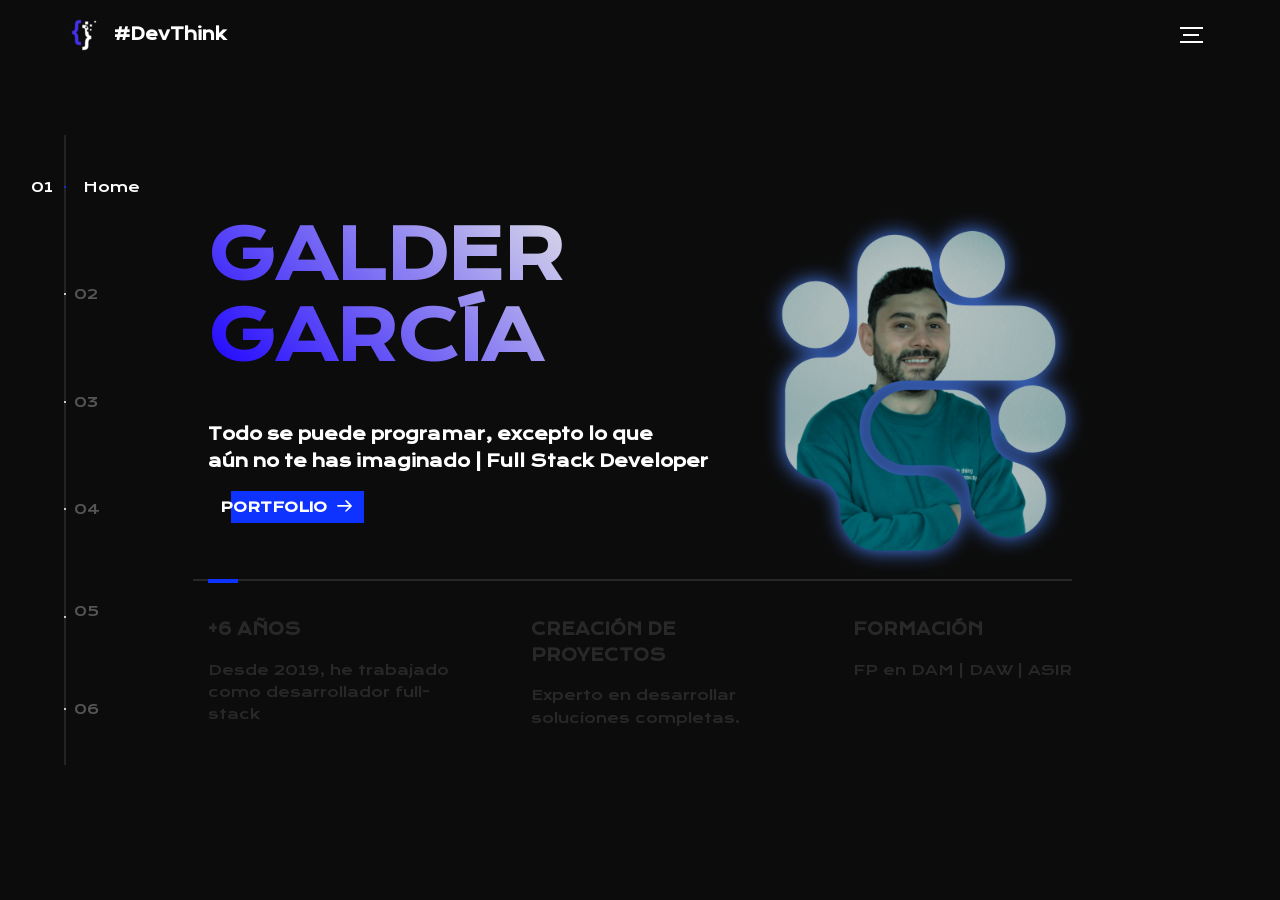
==== commit fa39d3df: "Actualizamos CV" ====
--- a/index.html
+++ b/index.html
@@ -10,6 +10,7 @@
   <meta name="keywords" content="desarrollador full stack, desarrollo web, desarrollo aplicaciones, backend, frontend, PHP, JavaScript, HTML, CSS, proyectos desde cero, programador full stack, Galder García">
   <meta name="author" content="Galder García">
   <meta name="robots" content="index, follow">
+  <link rel="icon" type="image/png" href="assets/img/logo1.png">
   <link rel="stylesheet" href="assets/css/main.css">
   <link rel="stylesheet" href="assets/css/new.css">
   <link
@@ -26,7 +27,7 @@
       <p>#DevThink</p>
     </a>
     <p class="device-notification--message">Todo se puede programar, excepto
-      lo que aún no te has imaginado. | Web Developer
+      lo que aún no te has imaginado. | Full Stack Developer
     </p>
   </div>
 
@@ -61,7 +62,7 @@
                 <div class="intro--banner">
                   <h1>Galder <br>García</h1>
                   <h3>Todo se puede programar, excepto lo que<br> aún no te
-                    has imaginado. | Web Developer
+                    has imaginado | Full Stack Developer
 
                   </h3>
                   <button data-pointer="hover" id="btn-portfolio" class="cta">Portfolio
@@ -79,16 +80,16 @@
                 </div>
                 <div class="intro--options">
                   <a href="#0">
-                    <h3>6 años desarrollando</h3>
+                    <h3>+6 años</h3>
                     <p>Desde 2019, he trabajado como desarrollador full-stack</p>
                   </a>
                   <a href="#0">
                     <h3>Creación de proyectos</h3>
-                    <p>Experto en desarrollar soluciones completas desde cero.</p>
+                    <p>Experto en desarrollar soluciones completas.</p>
                   </a>
                   <a href="#0">
                     <h3>Formación</h3>
-                    <p>Ciclos FP DAM | DAW | ASIR</p>
+                    <p>FP en DAM | DAW | ASIR</p>
                   </a>
                 </div>
               </div>
@@ -157,6 +158,9 @@
                       desarrollo a medida, desde plataformas de cursos
                       en WordPress hasta soluciones avanzadas en Laravel.
                     </p>
+                    <p>Tras esta etapa de transición, abrí una nueva en <b>Margube</b> donde lideré el desarrollo de plataformas como MGB Legislación, CAE y
+                      Campus Margube, consolidé liderazgo técnico, visión de producto y capacidad para construir soluciones con
+                      impacto real en cliente y negocio.</p>
                   </div>
 
                   <img src="assets/img/emprendizaje.png" class="imginicio" alt="About Us">
@@ -169,26 +173,16 @@
                 <div class="evolucion--banner">
                   <h2>Evolución</h2>
                   <div class="texto">
-
-                    <p>Actualmente, formo parte del equipo de Consultoría y
-                      Formación Margube, donde lidero el
-                      desarrollo de sistemas como la Plataforma de
-                      Legislación y Coordinación de Actividades
-                      Empresariales y el Campus Margube, una innovadora
-                      herramienta de simuladores para formación
-                      técnica.
-                    </p>
-                    <p>A lo largo de mi trayectoria, he trabajado con
-                      tecnologías como Ángular, ionic, PHP / Laravel,
-                      Symfony, Slim Framework, MySQL y MongoDB, además de
-                      dominar el frontend con JS, CSS y
-                      frameworks modernos. Lo que me define es mi capacidad
-                      para encontrar soluciones creativas y
-                      eficientes que generen un impacto real.
-                    </p>
-                  </div>
-
-                  <img src="assets/img/desarrollo.png" class="imgizq" alt="About Us">
+                    <p>Actualmente trabajo como <b>Jefe de Proyecto</b> y <b>Team Leader</b> en <b>Swap Energía</b>,
+                      liderando iniciativas de automatización y transformación digital orientadas a negocio.</p>
+                    <p>En plena era de la IA, lidero y coordino un equipo en un proyecto donde la Inteligencia Artificial actúa como pieza clave, aportando valor real a los clientes mediante la automatización, el análisis y la optimización de procesos.</p>
+                    <p>La IA forma parte fundamental de mi día a día, pero la utilizo
+                      como un medio de trabajo y acelerador.</p>
+                    <p>A nivel técnico, estoy directamente involucrado en el desarrollo del producto, la arquitectura del proyecto y la gestión de despliegues en entornos de desarrollo y producción.</p>
+                    <p><b>Stack principal:</b> Docker · Symfony · MySQL · GitHub · Claude · Jira</p>
+                  </div>
+
+                  <img src="assets/img/IAera.png" class="imgizq" alt="About Us">
                 </div>
               </div>
             </li>
@@ -199,6 +193,16 @@
                 <h2>Portfolio</h2>
                 <div class="work--lockup">
                   <ul class="slider">
+                    <li class="slider--item slider--item-left">
+                      <a href="#" class="open-modal" data-modal="modal-gregario">
+                        <div class="slider--item-image">
+                          <img src="assets/img/gallery/gregario/portadagregario.png" alt="Gregario">
+                        </div>
+                        <p class="slider--item-title">Gregario</p>
+                        <p>#DesarrolloWeb</p>
+                        <p class="slider--item-description">Gestor para talleres y tiendas de bicicletas.</p>
+                      </a>
+                    </li>
                     <li class="slider--item slider--item-center">
                       <a href="#" class="open-modal" data-modal="modal-coordinacion">
                         <div class="slider--item-image">
@@ -240,16 +244,7 @@
                         <p class="slider--item-description">Aplicación gestión de almacén.</p>
                       </a>
                     </li>
-                    <li class="slider--item slider--item-left">
-                      <a href="#" class="open-modal" data-modal="modal-gregario">
-                        <div class="slider--item-image">
-                          <img src="assets/img/gallery/gregario/portadagregario.png" alt="Gregario">
-                        </div>
-                        <p class="slider--item-title">Gregario</p>
-                        <p>#DesarrolloWeb</p>
-                        <p class="slider--item-description">Gestor para talleres y tiendas de bicicletas.</p>
-                      </a>
-                    </li>
+                   
                     <li class="slider--item slider--item-left">
                       <a href="#" class="open-modal" data-modal="modal-gureanerosi">
                         <div class="slider--item-image">
@@ -298,7 +293,7 @@
                       <a href="tel:+34626684313">+34 626684313</a>
                     </div>
                     <ul class="modal--options">
-                      <li><a href="www.linkedin.com/in/galder-garcía-desarrollador-fullstack-a2a793170">Linkedin</a>
+                      <li><a href="https://www.linkedin.com/in/galder-garcía-desarrollador-fullstack-a2a793170">Linkedin</a>
                       </li>
                       <li><a href="mailto:galdergarcia7@outlook.com">Contacta</a></li>
                     </ul>
@@ -316,7 +311,7 @@
       <li><span data-pointer="hover">Carrera</span></li>
       <li><span data-pointer="hover">Evolución</span></li>
       <li><span data-pointer="hover">Portfolio</span></li>
-      <li><span data-pointer="hover">Contact</span></li>
+      <li><span data-pointer="hover">Contacto</span></li>
     </ul>
   </div>
 
@@ -442,7 +437,8 @@
 
   <script src="https://ajax.googleapis.com/ajax/libs/jquery/2.2.4/jquery.min.js"></script>
   <script>window.jQuery || document.write('<script src="assets/js/vendor/jquery-2.2.4.min.js"><\/script>')</script>
-  <script src="assets/js/functions-min.js"></script>
+  <script src="assets/js/vendor/hammer-2.0.8.js"></script>
+  <script src="assets/js/functions.js"></script>
   <script src="assets/js/funciones.js"></script>
 </body>
 
--- a/assets/css/new.css
+++ b/assets/css/new.css
@@ -6,6 +6,16 @@
     cursor: none;
     /* Ocultar cursor predeterminado */
     -webkit-tap-highlight-color: #cfddf3!important;
+}
+
+@media (hover: none), (pointer: coarse) {
+    body {
+        cursor: auto !important;
+    }
+
+    .cursorhome {
+        display: none !important;
+    }
 }
 
 .device-notification {
@@ -127,18 +137,6 @@
 
 .side-nav li:nth-child(6) {
     margin-top: -15px;
-}
-
-.side-nav li:nth-child(7)::before {
-    content: "07";
-}
-
-.side-nav li:nth-child(7) {
-    margin-top: -5px;
-}
-
-.side-nav li:nth-child(8)::before {
-    content: "08";
 }
 
 .outer-nav>li {
@@ -551,7 +549,7 @@
     font-weight: 900;
     line-height: 1;
     z-index: 1;
-    text-align: right;
+    text-align: left;
 }
 
 .evolucion--banner h2::before {
@@ -576,8 +574,13 @@
 }
 
 .evolucion--banner .texto {
-    margin-left: 50%;
-    text-align: right;
+    margin-left: 0;
+    text-align: left;
+}
+
+.evolucion--banner .imgizq {
+    left: auto;
+    right: -12px;
 }
 
 .evolucion--banner a {
@@ -677,6 +680,7 @@
     content: none;
 }
 
+
 @media (max-width: 767px) {
     .evolucion--banner {
         height: 305px;
@@ -777,7 +781,20 @@
     height: 100%;
     overflow: hidden;
     background-color: rgba(0, 0, 0, 1);
-    animation: unfoldIn 1s cubic-bezier(0.165, 0.84, 0.44, 1) forwards;
+    opacity: 0;
+    transition: opacity 0.18s ease;
+}
+
+.modal.modalportfolio.is-open {
+    opacity: 1;
+}
+
+body.portfolio-modal-open {
+    cursor: auto !important;
+}
+
+body.portfolio-modal-open .cursorhome {
+    display: none !important;
 }
 
 .modal-background {
